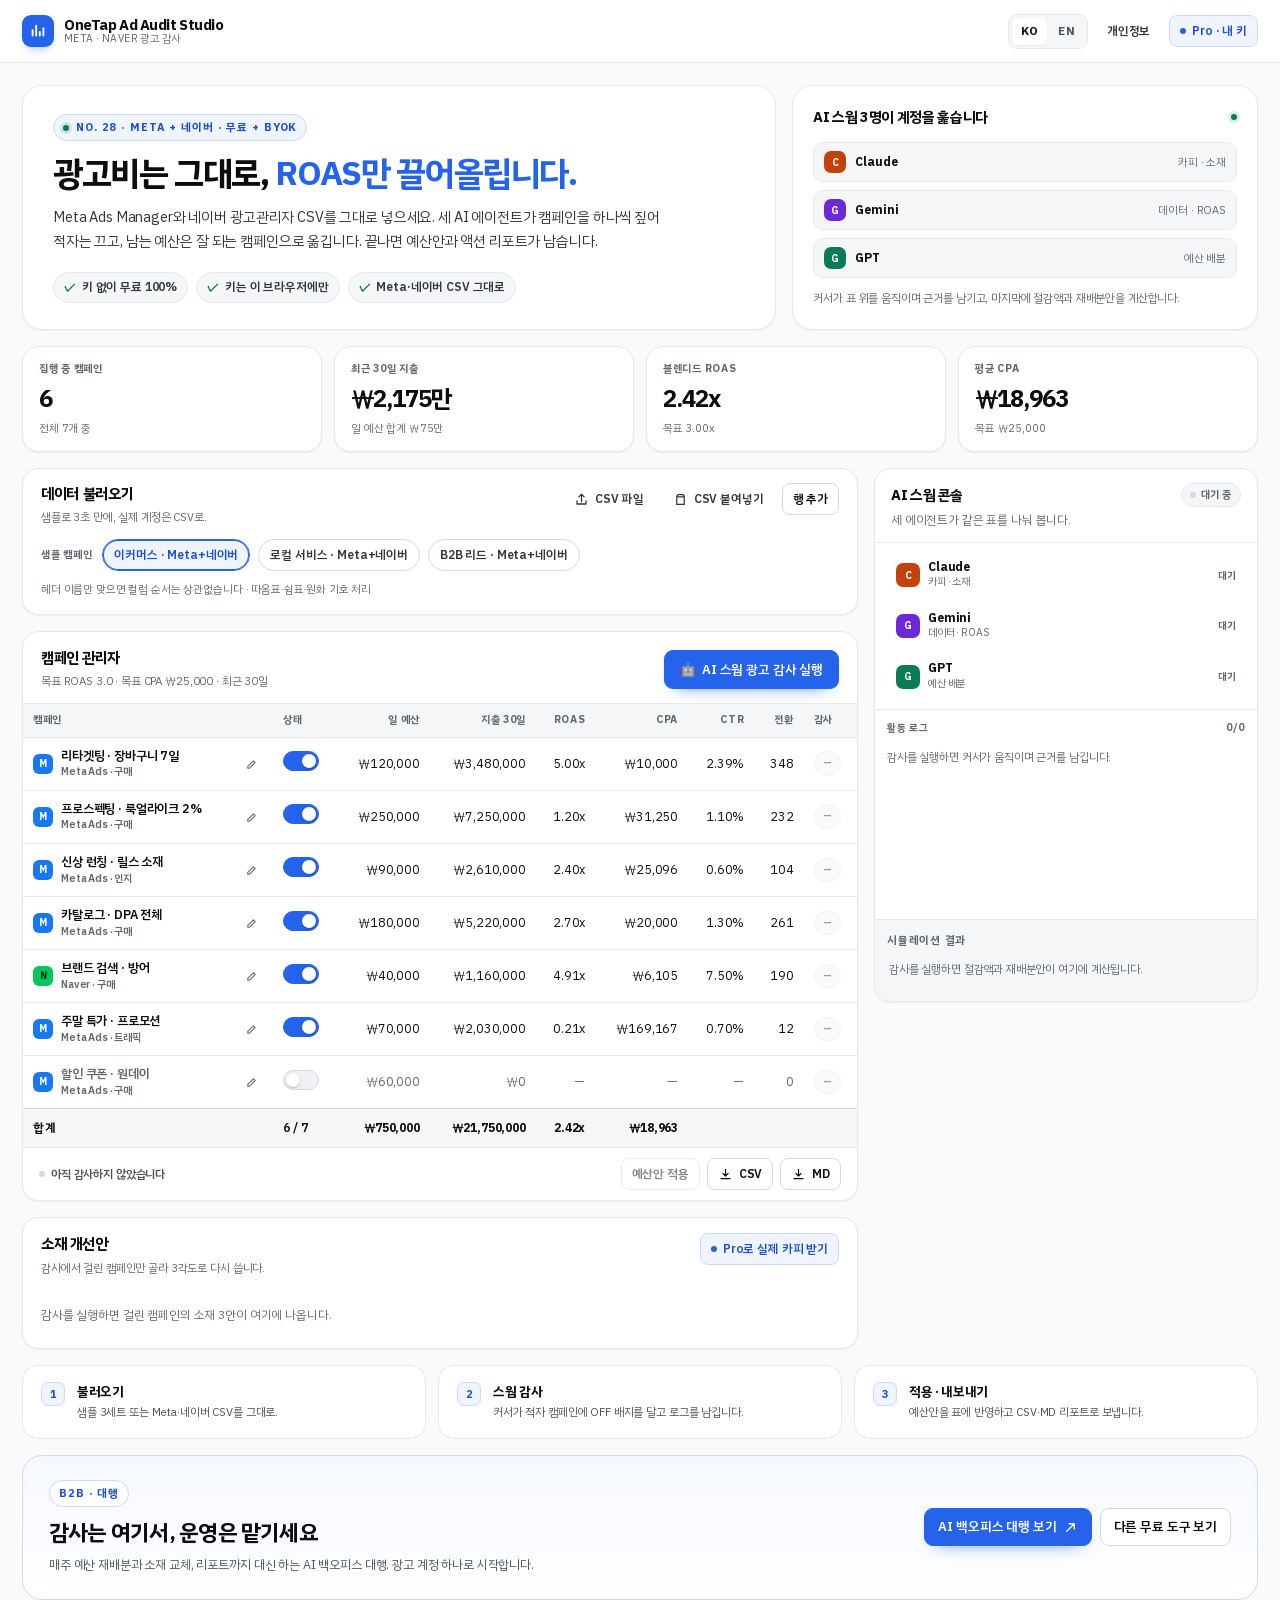
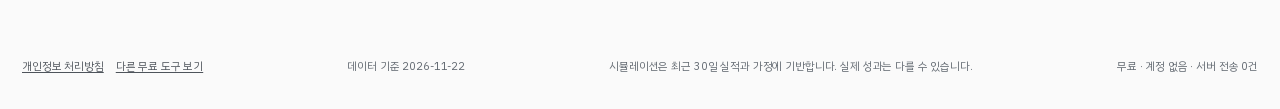
==== index.html @ 032b4a60 "feat: OneTap Ad Audit Studio — 3-agent ad audit & budget reallocation (static)" ====
<!DOCTYPE html>
<html lang="ko">
<head>
<meta charset="utf-8" />
<meta name="viewport" content="width=device-width, initial-scale=1, viewport-fit=cover" />
<title>OneTap Ad Audit Studio — 메타·네이버 광고 AI 감사 &amp; ROAS 최적화</title>
<meta name="description" content="Meta Ads·네이버 광고 캠페인을 붙여넣으면 3명의 AI 에이전트가 적자 캠페인에 OFF를 권하고, 고효율 캠페인으로 예산을 재배분합니다. 예상 절감액·추가 매출·ROAS 상승폭을 계산하고 CSV·MD로 내보내세요. 무료, 키 없이 100% 동작." />
<meta property="og:title" content="OneTap Ad Audit Studio — 광고비는 그대로, ROAS만 올린다" />
<meta property="og:description" content="Meta·네이버 광고 감사 3분. 스웜 커서가 캠페인을 짚고 OFF 배지와 예산 재배분안을 남깁니다." />
<meta property="og:type" content="website" />
<meta property="og:url" content="https://marcj81.github.io/onetap-ad-audit/" />
<meta name="theme-color" content="#FFFFFF" />
<meta name="color-scheme" content="light" />
<link rel="canonical" href="https://marcj81.github.io/onetap-ad-audit/" />
<link rel="icon" href="favicon.svg" type="image/svg+xml" />
<link rel="stylesheet" href="styles.css" />
</head>
<body>
<a class="skip-link" href="#main" data-i18n="skip">본문으로 바로가기</a>

<header class="topbar">
  <div class="topbar-inner">
    <a class="brand" href="#" aria-label="OneTap Ad Audit Studio">
      <span class="brand-mark" aria-hidden="true">
        <svg viewBox="0 0 20 20" width="18" height="18"><path d="M4 15V9M8 15V4M12 15v-4M16 15V7" stroke="currentColor" stroke-width="2.1" stroke-linecap="round"/></svg>
      </span>
      <span class="brand-text">
        <strong>OneTap Ad Audit Studio</strong>
        <small data-i18n="brand.tagline">Meta · Naver 광고 감사</small>
      </span>
    </a>
    <div class="top-actions">
      <div class="lang-switch" role="group" data-i18n-aria="nav.lang" aria-label="언어">
        <button type="button" class="lang-btn is-on" data-lang="ko" aria-pressed="true">KO</button>
        <button type="button" class="lang-btn" data-lang="en" aria-pressed="false">EN</button>
      </div>
      <a class="btn btn-ghost btn-sm privacy-link" href="privacy.html" data-i18n="nav.privacy">개인정보</a>
      <button type="button" class="btn btn-sm pro-btn" id="proBtn"><i class="pro-dot" aria-hidden="true"></i><span class="pro-long" data-i18n="nav.pro">Pro · 내 키</span><span class="pro-short" data-i18n="nav.proShort">Pro</span></button>
    </div>
  </div>
</header>

<main id="main" class="wrap" tabindex="-1">
  <!-- hero -->
  <section class="hero-grid" aria-labelledby="heroTitle">
    <div class="tile tile-hero">
      <span class="eyebrow"><i class="live-dot" aria-hidden="true"></i><span data-i18n="hero.eyebrow">No. 28 · Meta + 네이버 · 무료 + BYOK</span></span>
      <h1 id="heroTitle"><span data-i18n="hero.titleLead">광고비는 그대로,</span> <em data-i18n="hero.titleAccent">ROAS만 끌어올립니다.</em></h1>
      <p class="hero-lead" data-i18n="hero.lead">Meta Ads Manager와 네이버 광고관리자 CSV를 그대로 넣으세요. 세 AI 에이전트가 캠페인을 하나씩 짚어 적자는 끄고, 남는 예산은 잘 되는 캠페인으로 옮깁니다. 끝나면 예산안과 액션 리포트가 남습니다.</p>
      <div class="promise-row">
        <span class="promise"><b aria-hidden="true">✓</b><span data-i18n="hero.p1">키 없이 무료 100%</span></span>
        <span class="promise"><b aria-hidden="true">✓</b><span data-i18n="hero.p2">키는 이 브라우저에만</span></span>
        <span class="promise"><b aria-hidden="true">✓</b><span data-i18n="hero.p3">Meta·네이버 CSV 그대로</span></span>
      </div>
    </div>

    <div class="tile tile-swarm">
      <div class="tile-head">
        <h2 data-i18n="hero.sideTitle">AI 스웜 3명이 계정을 훑습니다</h2>
        <span class="live-dot" aria-hidden="true"></span>
      </div>
      <ul class="mini-agents">
        <li class="mini-agent"><span class="avatar" style="background:#C2410C" aria-hidden="true">C</span><strong>Claude</strong><span data-i18n="role.claude">카피 · 소재</span></li>
        <li class="mini-agent"><span class="avatar" style="background:#6D28D9" aria-hidden="true">G</span><strong>Gemini</strong><span data-i18n="role.gemini">데이터 · ROAS</span></li>
        <li class="mini-agent"><span class="avatar" style="background:#0B7A55" aria-hidden="true">G</span><strong>GPT</strong><span data-i18n="role.gpt">예산 배분</span></li>
      </ul>
      <p class="tile-note" data-i18n="hero.sideNote">커서가 표 위를 움직이며 근거를 남기고, 마지막에 절감액과 재배분안을 계산합니다.</p>
    </div>
  </section>

  <!-- KPI -->
  <section class="kpi-grid" aria-label="Key metrics">
    <div class="kpi">
      <div class="kpi-label" data-i18n="kpi.active">집행 중 캠페인</div>
      <div class="kpi-value" id="kpiActive">—</div>
      <div class="kpi-note" id="kpiActiveNote">—</div>
    </div>
    <div class="kpi">
      <div class="kpi-label" data-i18n="kpi.spend">최근 30일 지출</div>
      <div class="kpi-value" id="kpiSpend">—</div>
      <div class="kpi-note" id="kpiSpendNote">—</div>
    </div>
    <div class="kpi">
      <div class="kpi-label" data-i18n="kpi.roas">블렌디드 ROAS</div>
      <div class="kpi-value" id="kpiRoas">—</div>
      <div class="kpi-note" id="kpiRoasNote">—</div>
    </div>
    <div class="kpi">
      <div class="kpi-label" data-i18n="kpi.cpa">평균 CPA</div>
      <div class="kpi-value" id="kpiCpa">—</div>
      <div class="kpi-note" id="kpiCpaNote">—</div>
    </div>
  </section>

  <div class="studio-grid">
    <div class="studio-main">

      <!-- data source -->
      <section class="panel source-panel" aria-labelledby="sourceTitle">
        <div class="source-top">
          <div class="source-title">
            <h2 id="sourceTitle" data-i18n="source.title">데이터 불러오기</h2>
            <p data-i18n="source.sub">샘플로 3초 만에, 실제 계정은 CSV로.</p>
          </div>
          <div class="source-actions">
            <label class="btn btn-ghost btn-sm" for="csvFile">
              <svg class="ico" viewBox="0 0 20 20" aria-hidden="true"><path d="M10 13V3m0 0L6.5 6.5M10 3l3.5 3.5M4 12v4h12v-4" fill="none" stroke="currentColor" stroke-width="1.7" stroke-linecap="round" stroke-linejoin="round"/></svg>
              <span data-i18n="source.upload">CSV 파일</span>
            </label>
            <input id="csvFile" type="file" accept=".csv,.tsv,.txt,text/csv" class="sr-only" />
            <button type="button" class="btn btn-ghost btn-sm" id="pasteToggle" aria-expanded="false">
              <svg class="ico" viewBox="0 0 20 20" aria-hidden="true"><rect x="6" y="3.5" width="8" height="3" rx="1" fill="none" stroke="currentColor" stroke-width="1.6"/><path d="M6.5 5.5H5v11h10v-11h-1.5" fill="none" stroke="currentColor" stroke-width="1.6"/></svg>
              <span data-i18n="source.paste">CSV 붙여넣기</span>
            </button>
            <button type="button" class="btn btn-sm" id="addRowBtn" data-i18n="source.addRow">행 추가</button>
          </div>
        </div>
        <div class="sample-row">
          <span class="sample-label" data-i18n="source.sample">샘플 캠페인</span>
          <div class="sample-row" id="sampleBtns" style="margin-top:0"></div>
        </div>
        <div class="paste-box" id="pasteBox" hidden>
          <textarea id="csvText" data-i18n-placeholder="source.pastePlaceholder" aria-label="CSV text"></textarea>
          <div class="paste-foot">
            <button type="button" class="btn btn-primary btn-sm" id="parseBtn" data-i18n="source.parse">이 CSV로 바꾸기</button>
            <span class="hint" data-i18n="source.hint">헤더 이름만 맞으면 컬럼 순서는 상관없습니다</span>
          </div>
        </div>
        <p class="source-hint" id="sourceHint" data-i18n="source.hint">헤더 이름만 맞으면 컬럼 순서는 상관없습니다 · 따옴표·쉼표·원화 기호 처리</p>
      </section>

      <!-- ads manager -->
      <section class="panel table-panel" aria-labelledby="tableTitle">
        <div class="panel-head">
          <div>
            <h2 id="tableTitle" data-i18n="table.title">캠페인 관리자</h2>
            <p class="panel-sub" id="benchLine"></p>
          </div>
          <div class="table-actions">
            <button type="button" class="btn btn-primary run-btn" id="runBtn">
              <span aria-hidden="true">🤖</span>
              <span id="runLabel" data-i18n="toolbar.run">AI 스웜 광고 감사 실행</span>
            </button>
          </div>
        </div>

        <div class="table-wrap" id="tableWrap">
          <table class="ad-table" id="adTable">
            <thead>
              <tr>
                <th scope="col" data-i18n="table.colCampaign">캠페인</th>
                <th scope="col" data-i18n="table.colStatus">상태</th>
                <th scope="col" class="num" data-i18n="table.colBudget">일 예산</th>
                <th scope="col" class="num" data-i18n="table.colSpend">지출 30일</th>
                <th scope="col" class="num" data-i18n="table.colRoas">ROAS</th>
                <th scope="col" class="num" data-i18n="table.colCpa">CPA</th>
                <th scope="col" class="num col-ctr" data-i18n="table.colCtr">CTR</th>
                <th scope="col" class="num col-conv" data-i18n="table.colConv">전환</th>
                <th scope="col" data-i18n="table.colVerdict">감사</th>
              </tr>
            </thead>
            <tbody id="adBody"></tbody>
            <tfoot id="adFoot"></tfoot>
          </table>
          <div class="swarm-layer" id="swarmLayer" aria-hidden="true">
            <div class="cursor" data-agent="claude">
              <svg viewBox="0 0 18 20" width="17" height="19" aria-hidden="true"><path d="M2 1.6l13 7.4-5.8 1.3L6.6 17z" fill="#C2410C" stroke="#fff" stroke-width="1.3" stroke-linejoin="round"/></svg>
              <span class="cursor-label"><i aria-hidden="true"></i>Claude · <span data-i18n="role.claude">카피 · 소재</span></span>
            </div>
            <div class="cursor" data-agent="gemini">
              <svg viewBox="0 0 18 20" width="17" height="19" aria-hidden="true"><path d="M2 1.6l13 7.4-5.8 1.3L6.6 17z" fill="#6D28D9" stroke="#fff" stroke-width="1.3" stroke-linejoin="round"/></svg>
              <span class="cursor-label"><i aria-hidden="true"></i>Gemini · <span data-i18n="role.gemini">데이터 · ROAS</span></span>
            </div>
            <div class="cursor" data-agent="gpt">
              <svg viewBox="0 0 20 20" width="17" height="19" aria-hidden="true"><path d="M2 1.6l13 7.4-5.8 1.3L6.6 17z" fill="#0B7A55" stroke="#fff" stroke-width="1.3" stroke-linejoin="round"/></svg>
              <span class="cursor-label"><i aria-hidden="true"></i>GPT · <span data-i18n="role.gpt">예산 배분</span></span>
            </div>
          </div>
        </div>

        <div class="table-foot">
          <span class="state-chip" id="auditState"><i class="dot" aria-hidden="true"></i><span id="auditStateText" data-i18n="toolbar.idle">아직 감사하지 않았습니다</span></span>
          <div class="foot-actions">
            <button type="button" class="btn btn-sm" id="applyBtn" disabled data-i18n="toolbar.apply">예산안 적용</button>
            <button type="button" class="btn btn-sm" id="csvBtn">
              <svg class="ico" viewBox="0 0 20 20" aria-hidden="true"><path d="M10 3v9m0 0l-3.5-3.5M10 12l3.5-3.5M4 15.5h12" fill="none" stroke="currentColor" stroke-width="1.6" stroke-linecap="round" stroke-linejoin="round"/></svg>
              <span>CSV</span>
            </button>
            <button type="button" class="btn btn-sm" id="mdBtn">
              <svg class="ico" viewBox="0 0 20 20" aria-hidden="true"><path d="M10 3v9m0 0l-3.5-3.5M10 12l3.5-3.5M4 15.5h12" fill="none" stroke="currentColor" stroke-width="1.6" stroke-linecap="round" stroke-linejoin="round"/></svg>
              <span>MD</span>
            </button>
          </div>
        </div>
      </section>

      <!-- copy -->
      <section class="panel copy-panel" aria-labelledby="copyTitle">
        <div class="panel-head">
          <div>
            <h2 id="copyTitle" data-i18n="copy.title">소재 개선안</h2>
            <p class="panel-sub" data-i18n="copy.sub">감사에서 걸린 캠페인만 골라 3각도로 다시 씁니다.</p>
          </div>
          <button type="button" class="btn btn-sm pro-btn" id="copyProBtn"><i class="pro-dot" aria-hidden="true"></i><span data-i18n="copy.pro">Pro로 실제 카피 받기</span></button>
        </div>
        <div class="copy-tabs" id="copyTabs"></div>
        <div class="copy-body" id="copyBody"></div>
      </section>
    </div>

    <!-- swarm console -->
    <aside class="studio-side">
      <section class="panel swarm-panel" aria-labelledby="swarmTitle">
        <div class="swarm-head">
          <div class="swarm-head-top">
            <h2 id="swarmTitle" data-i18n="swarm.title">AI 스웜 콘솔</h2>
            <span class="swarm-status" id="swarmStatus"><i class="dot" aria-hidden="true"></i><span id="swarmStatusText" data-i18n="swarm.idle">대기 중</span></span>
          </div>
          <p class="tile-sub" data-i18n="swarm.sub">세 에이전트가 같은 표를 나눠 봅니다.</p>
        </div>
        <ul class="agent-list" id="agentList">
          <li class="agent" data-agent="claude">
            <span class="avatar" style="background:#C2410C" aria-hidden="true">C</span>
            <span class="agent-meta"><strong>Claude</strong><span data-i18n="role.claude">카피 · 소재</span></span>
            <span class="agent-state" data-i18n="agent.idle">대기</span>
          </li>
          <li class="agent" data-agent="gemini">
            <span class="avatar" style="background:#6D28D9" aria-hidden="true">G</span>
            <span class="agent-meta"><strong>Gemini</strong><span data-i18n="role.gemini">데이터 · ROAS</span></span>
            <span class="agent-state" data-i18n="agent.idle">대기</span>
          </li>
          <li class="agent" data-agent="gpt">
            <span class="avatar" style="background:#0B7A55" aria-hidden="true">G</span>
            <span class="agent-meta"><strong>GPT</strong><span data-i18n="role.gpt">예산 배분</span></span>
            <span class="agent-state" data-i18n="agent.idle">대기</span>
          </li>
        </ul>
        <div class="log-box">
          <div class="log-head">
            <span data-i18n="swarm.log">활동 로그</span>
            <span id="logCount">0/0</span>
          </div>
          <ul class="log" id="swarmLog" aria-live="polite">
            <li class="log-empty" data-i18n="swarm.logEmpty">감사를 실행하면 커서가 움직이며 근거를 남깁니다.</li>
          </ul>
        </div>
        <div class="result-box" id="resultBox">
          <div class="result-head"><h3 data-i18n="result.title">시뮬레이션 결과</h3></div>
          <p class="result-empty" data-i18n="result.none">감사를 실행하면 절감액과 재배분안이 여기에 계산됩니다.</p>
        </div>
      </section>
    </aside>
  </div>

  <!-- how -->
  <section class="how-strip" aria-label="How it works">
    <div class="how"><span class="how-n" aria-hidden="true">1</span><div><h3 data-i18n="how.s1t">불러오기</h3><p data-i18n="how.s1b">샘플 3세트 또는 Meta·네이버 CSV를 그대로.</p></div></div>
    <div class="how"><span class="how-n" aria-hidden="true">2</span><div><h3 data-i18n="how.s2t">스웜 감사</h3><p data-i18n="how.s2b">커서가 적자 캠페인에 OFF 배지를 달고 로그를 남깁니다.</p></div></div>
    <div class="how"><span class="how-n" aria-hidden="true">3</span><div><h3 data-i18n="how.s3t">적용 · 내보내기</h3><p data-i18n="how.s3b">예산안을 표에 반영하고 CSV·MD 리포트로 보냅니다.</p></div></div>
  </section>

  <!-- B2B CTA -->
  <section class="cta-band" aria-labelledby="ctaTitle">
    <div>
      <span class="eyebrow" data-i18n="cta.eyebrow">B2B · 대행</span>
      <h2 id="ctaTitle" data-i18n="cta.title">감사는 여기서, 운영은 맡기세요</h2>
      <p data-i18n="cta.body">매주 예산 재배분과 소재 교체, 리포트까지 대신 하는 AI 백오피스 대행. 광고 계정 하나로 시작합니다.</p>
    </div>
    <div class="cta-actions">
      <a class="btn btn-primary" href="https://marcj81.github.io/ai-backoffice-offer/" target="_blank" rel="noopener">
        <span data-i18n="cta.button">AI 백오피스 대행 보기</span>
        <svg class="ico" viewBox="0 0 20 20" aria-hidden="true"><path d="M5 15L15 5M15 5H8m7 0v7" fill="none" stroke="currentColor" stroke-width="1.8" stroke-linecap="round" stroke-linejoin="round"/></svg>
      </a>
      <a class="btn" href="https://marcj81.github.io/portal-hub/" target="_blank" rel="noopener" data-i18n="cta.secondary">다른 무료 도구 보기</a>
    </div>
  </section>
</main>

<footer>
  <div class="foot-links">
    <a href="privacy.html" data-i18n="foot.privacy">개인정보 처리방침</a>
    <a href="https://marcj81.github.io/ai-backoffice-offer/" target="_blank" rel="noopener" data-i18n="cta.secondary">다른 무료 도구 보기</a>
  </div>
  <span id="footUpdated" data-i18n="foot.updated">데이터 기준 2026-11-22</span>
  <span data-i18n="foot.disclaimer">시뮬레이션은 최근 30일 실적과 가정에 기반합니다. 실제 성과는 다를 수 있습니다.</span>
  <span data-i18n="foot.made">무료 · 계정 없음 · 서버 전송 0건</span>
</footer>

<!-- row editor -->
<div class="modal" id="rowModal" hidden>
  <div class="modal-back" data-close="row"></div>
  <div class="modal-card" role="dialog" aria-modal="true" aria-labelledby="rowModalTitle">
    <div class="modal-head">
      <h2 id="rowModalTitle" data-i18n="dlg.addTitle">캠페인 추가</h2>
      <button type="button" class="modal-close" data-close="row" data-i18n-aria="dlg.close" aria-label="닫기">×</button>
    </div>
    <div class="form-grid">
      <div class="field full">
        <label for="fName" data-i18n="dlg.name">캠페인 이름</label>
        <input id="fName" type="text" data-i18n-placeholder="dlg.namePlaceholder" placeholder="예) 리타겟팅 · 장바구니 7일" autocomplete="off" />
      </div>
      <div class="field">
        <label for="fPlatform" data-i18n="dlg.platform">매체</label>
        <select id="fPlatform">
          <option value="meta">Meta Ads</option>
          <option value="naver">Naver</option>
        </select>
      </div>
      <div class="field">
        <label for="fObjective" data-i18n="dlg.objective">목표</label>
        <select id="fObjective">
          <option value="sales" data-i18n="obj.sales">구매</option>
          <option value="lead" data-i18n="obj.lead">리드</option>
          <option value="traffic" data-i18n="obj.traffic">트래픽</option>
          <option value="awareness" data-i18n="obj.awareness">인지</option>
        </select>
      </div>
      <div class="field">
        <label for="fStatus" data-i18n="dlg.status">상태</label>
        <select id="fStatus">
          <option value="on" data-i18n="table.on">ON</option>
          <option value="off" data-i18n="table.off">OFF</option>
        </select>
      </div>
      <div class="field">
        <label for="fBudget" data-i18n="dlg.budget">일 예산</label>
        <input id="fBudget" type="text" inputmode="decimal" autocomplete="off" />
      </div>
      <div class="field">
        <label for="fSpend" data-i18n="dlg.spend">지출(30일)</label>
        <input id="fSpend" type="text" inputmode="decimal" autocomplete="off" />
      </div>
      <div class="field">
        <label for="fImp" data-i18n="dlg.imp">노출</label>
        <input id="fImp" type="text" inputmode="decimal" autocomplete="off" />
      </div>
      <div class="field">
        <label for="fClicks" data-i18n="dlg.clicks">클릭</label>
        <input id="fClicks" type="text" inputmode="decimal" autocomplete="off" />
      </div>
      <div class="field">
        <label for="fConv" data-i18n="dlg.conv">전환</label>
        <input id="fConv" type="text" inputmode="decimal" autocomplete="off" />
      </div>
      <div class="field">
        <label for="fRevenue" data-i18n="dlg.revenue">전환 매출</label>
        <input id="fRevenue" type="text" inputmode="decimal" autocomplete="off" />
      </div>
      <div class="field">
        <label for="fFreq" data-i18n="dlg.freq">빈도</label>
        <input id="fFreq" type="text" inputmode="decimal" autocomplete="off" />
      </div>
    </div>
    <div class="modal-actions">
      <button type="button" class="btn btn-danger" id="deleteRowBtn" hidden data-i18n="dlg.delete">삭제</button>
      <div class="right">
        <button type="button" class="btn" data-close="row" data-i18n="dlg.cancel">취소</button>
        <button type="button" class="btn btn-primary" id="saveRowBtn" data-i18n="dlg.save">저장</button>
      </div>
    </div>
  </div>
</div>

<!-- pro -->
<div class="modal" id="proModal" hidden>
  <div class="modal-back" data-close="pro"></div>
  <div class="modal-card wide" role="dialog" aria-modal="true" aria-labelledby="proTitle">
    <div class="modal-head">
      <h2 id="proTitle" data-i18n="pro.title">Pro · 내 AI 키로 실행</h2>
      <button type="button" class="modal-close" data-close="pro" data-i18n-aria="dlg.close" aria-label="닫기">×</button>
    </div>
    <p class="modal-sub" data-i18n="pro.sub">OpenAI·Gemini·Claude 키를 넣으면 실제 모델이 캠페인 데이터를 읽고 카피 3안과 타겟 조정안을 씁니다. 키는 이 브라우저 localStorage에만 저장되고, 고른 제공자 외에는 어디로도 가지 않습니다.</p>
    <div class="key-row">
      <label for="key-openai">OpenAI</label>
      <input id="key-openai" type="password" data-key="openai" data-i18n-placeholder="pro.keyPlaceholder" placeholder="sk-…" autocomplete="off" spellcheck="false" />
      <span class="key-state" data-key-state="openai">—</span>
    </div>
    <div class="key-row">
      <label for="key-gemini">Gemini</label>
      <input id="key-gemini" type="password" data-key="gemini" data-i18n-placeholder="pro.keyPlaceholder" placeholder="AIza…" autocomplete="off" spellcheck="false" />
      <span class="key-state" data-key-state="gemini">—</span>
    </div>
    <div class="key-row">
      <label for="key-claude">Claude</label>
      <input id="key-claude" type="password" data-key="claude" data-i18n-placeholder="pro.keyPlaceholder" placeholder="sk-ant-…" autocomplete="off" spellcheck="false" />
      <span class="key-state" data-key-state="claude">—</span>
    </div>
    <div class="modal-actions" style="margin-top:8px">
      <span class="copy-note" data-i18n="pro.free">키 없이도 무료 규칙 엔진으로 100% 동작합니다.</span>
      <div class="right">
        <button type="button" class="btn btn-sm" id="proClear" data-i18n="pro.clear">삭제</button>
        <button type="button" class="btn btn-primary btn-sm" id="proSave" data-i18n="pro.save">키 저장</button>
      </div>
    </div>
    <div class="key-row" style="margin-top:14px">
      <label for="proProvider" data-i18n="pro.provider">제공자</label>
      <select id="proProvider">
        <option value="openai">OpenAI</option>
        <option value="gemini">Gemini</option>
        <option value="claude">Claude</option>
      </select>
      <button type="button" class="btn btn-primary btn-sm" id="proGenerate" data-i18n="pro.generate">카피 3안 생성</button>
    </div>
    <div class="pro-result" id="proResult" hidden></div>
    <p class="copy-note" style="margin-top:10px" data-i18n="pro.note">브라우저에서 제공자 API로 직접 호출합니다. 키는 서버로 가지 않습니다.</p>
  </div>
</div>

<div id="toastRoot" aria-live="polite"></div>

<script src="data.js"></script>
<script src="i18n.js"></script>
<script src="core.js"></script>
<script src="engines/ai-bridge.js"></script>
<script src="app.js"></script>
</body>
</html>
---- styles.css ----
/* ============================================================
   OneTap Ad Audit Studio · styles.css
   디자인: A — 화이트 벤토 + 코발트 #2563EB 단일 액센트
   순백 #FFFFFF 작업대 · 배경 #FAFAFA · 1px #E7E8EA · 16px 타일
   본문 대비 4.5:1 이상 · 가로 넘침 0 · 빌드 없음
   ============================================================ */

@font-face {
  font-family: 'PlexKR';
  src: url('assets/fonts/plexkr-Regular.woff2') format('woff2');
  font-weight: 400; font-style: normal; font-display: swap;
}
@font-face {
  font-family: 'PlexKR';
  src: url('assets/fonts/plexkr-SemiBold.woff2') format('woff2');
  font-weight: 500 600; font-style: normal; font-display: swap;
}
@font-face {
  font-family: 'PlexKR';
  src: url('assets/fonts/plexkr-Bold.woff2') format('woff2');
  font-weight: 700 900; font-style: normal; font-display: swap;
}

:root {
  --font: 'PlexKR', -apple-system, BlinkMacSystemFont, 'Segoe UI', 'Apple SD Gothic Neo', 'Malgun Gothic', sans-serif;
  --mono: ui-monospace, SFMono-Regular, Menlo, Consolas, monospace;

  --bg: #FAFAFA;
  --surface: #FFFFFF;
  --surface-2: #F5F6F8;
  --surface-3: #EEF0F3;
  --line: #E7E8EA;
  --line-strong: #D6D9DE;

  --ink: #0C0D0F;
  --ink-2: #33383E;
  --ink-3: #4E545B;
  --ink-4: #616870;

  --brand: #2563EB;
  --brand-2: #1D4ED8;
  --brand-soft: #EFF4FF;
  --brand-line: #C9DAFF;

  --ok: #0B7A55;
  --ok-soft: #EAF7F1;
  --warn: #A9550A;
  --warn-soft: #FDF3E6;
  --danger: #B4211C;
  --danger-soft: #FDEDEC;
  --claude: #C2410C;
  --gemini: #6D28D9;
  --gpt: #0B7A55;

  --shadow-1: 0 1px 2px rgba(12, 13, 15, .05);
  --shadow-2: 0 18px 40px -28px rgba(12, 13, 15, .35);
  --shadow-3: 0 30px 80px -34px rgba(12, 13, 15, .40);

  --r-sm: 8px;
  --r-md: 12px;
  --r-lg: 16px;
  --r-xl: 20px;
  --maxw: 1400px;
  --topbar-h: 62px;
}

* { box-sizing: border-box; }
[hidden] { display: none !important; }
html { -webkit-text-size-adjust: 100%; scroll-padding-top: 78px; }
body {
  margin: 0;
  word-break: keep-all;
  overflow-wrap: break-word;
  font-family: var(--font);
  background: var(--bg);
  color: var(--ink);
  font-size: 14px;
  line-height: 1.55;
  letter-spacing: -0.01em;
  -webkit-font-smoothing: antialiased;
  text-rendering: optimizeLegibility;
}
h1, h2, h3, h4 { margin: 0; font-weight: 700; letter-spacing: -0.025em; }
p { margin: 0; }
a { color: inherit; text-decoration: none; }
button, input, select, textarea { font-family: inherit; letter-spacing: inherit; font-size: inherit; }
button { cursor: pointer; }
::selection { background: rgba(37, 99, 235, .18); }

.sr-only {
  position: absolute; width: 1px; height: 1px; padding: 0; margin: -1px;
  overflow: hidden; clip: rect(0 0 0 0); white-space: nowrap; border: 0;
}
.skip-link {
  position: fixed; left: 12px; top: -80px; z-index: 300;
  background: var(--ink); color: #fff; padding: 10px 14px; border-radius: 8px;
}
.skip-link:focus { top: 12px; }
:focus-visible { outline: 3px solid rgba(37, 99, 235, .35); outline-offset: 2px; border-radius: 6px; }

/* ── topbar ─────────────────────────────────────────────── */
.topbar {
  position: sticky; top: 0; z-index: 100;
  background: rgba(255, 255, 255, .92);
  backdrop-filter: saturate(180%) blur(14px);
  border-bottom: 1px solid var(--line);
}
.topbar-inner {
  max-width: var(--maxw); margin: 0 auto; height: var(--topbar-h);
  padding: 0 22px; display: flex; align-items: center; gap: 14px;
}
.brand { display: flex; align-items: center; gap: 10px; min-width: 0; }
.brand-mark {
  width: 32px; height: 32px; border-radius: 9px; flex: none;
  background: var(--brand); color: #fff;
  display: grid; place-items: center;
  box-shadow: 0 6px 14px -8px rgba(37, 99, 235, .8);
}
.brand-text { display: flex; flex-direction: column; line-height: 1.15; min-width: 0; }
.brand-text strong { font-size: 14.5px; font-weight: 700; letter-spacing: -0.03em; white-space: nowrap; }
.brand-text small { font-size: 10.5px; color: var(--ink-4); letter-spacing: .04em; text-transform: uppercase; white-space: nowrap; }
.top-actions { margin-left: auto; display: flex; align-items: center; gap: 8px; }

.lang-switch {
  display: inline-flex; padding: 3px; border: 1px solid var(--line);
  background: var(--surface-2); border-radius: 9px; gap: 2px;
}
.lang-btn {
  border: 0; background: transparent; color: var(--ink-3);
  font-size: 11.5px; font-weight: 700; padding: 5px 9px; border-radius: 6px;
  letter-spacing: .02em;
}
.lang-btn.is-on { background: var(--surface); color: var(--ink); box-shadow: var(--shadow-1); }

.btn {
  display: inline-flex; align-items: center; justify-content: center; gap: 6px;
  border: 1px solid var(--line-strong); background: var(--surface); color: var(--ink);
  font-weight: 600; font-size: 13px; padding: 8px 13px; border-radius: 9px;
  white-space: nowrap; transition: background .14s, border-color .14s, transform .1s;
}
.btn:hover { background: var(--surface-2); }
.btn:active { transform: translateY(1px); }
.btn-primary { background: var(--brand); border-color: var(--brand); color: #fff; box-shadow: 0 8px 18px -12px rgba(37, 99, 235, .9); }
.btn-primary:hover { background: var(--brand-2); border-color: var(--brand-2); }
.btn-ghost { border-color: transparent; background: transparent; color: var(--ink-2); }
.btn-ghost:hover { background: var(--surface-2); }
.btn-sm { font-size: 12px; padding: 6px 10px; border-radius: 8px; }
.btn[disabled] { opacity: .5; cursor: not-allowed; box-shadow: none; }
.btn .ico { width: 15px; height: 15px; flex: none; }
.pro-btn { border-color: var(--brand-line); background: var(--brand-soft); color: var(--brand-2); }
.pro-short { display: none; }
.pro-btn:hover { background: #E3ECFF; }
.pro-dot { width: 6px; height: 6px; border-radius: 50%; background: var(--brand); }

/* ── layout ─────────────────────────────────────────────── */
.wrap { max-width: var(--maxw); margin: 0 auto; padding: 22px 22px 40px; }
.hero-grid { display: grid; grid-template-columns: minmax(0, 1.62fr) minmax(0, 1fr); gap: 16px; }
.tile {
  background: var(--surface); border: 1px solid var(--line); border-radius: var(--r-xl);
  padding: 24px; box-shadow: var(--shadow-1); position: relative; overflow: hidden;
}
.tile-hero { padding: 28px 30px 26px; }
.eyebrow {
  display: inline-flex; align-items: center; gap: 7px;
  font-size: 11px; font-weight: 700; letter-spacing: .08em; text-transform: uppercase;
  color: var(--brand-2); background: var(--brand-soft); border: 1px solid var(--brand-line);
  padding: 4px 9px; border-radius: 999px;
}
.live-dot { width: 6px; height: 6px; border-radius: 50%; background: var(--ok); box-shadow: 0 0 0 3px rgba(11, 122, 85, .14); }
.tile-hero h1 { margin-top: 13px; font-size: 34px; line-height: 1.18; letter-spacing: -0.04em; font-weight: 800; }
.tile-hero h1 em { font-style: normal; color: var(--brand); }
.hero-lead { margin-top: 12px; max-width: 640px; font-size: 14.5px; line-height: 1.65; color: var(--ink-2); }
.promise-row { margin-top: 18px; display: flex; flex-wrap: wrap; gap: 8px; }
.promise {
  display: inline-flex; align-items: center; gap: 6px;
  font-size: 12px; font-weight: 600; color: var(--ink-2);
  background: var(--surface-2); border: 1px solid var(--line);
  padding: 5px 10px; border-radius: 999px;
}
.promise b { color: var(--ok); font-weight: 800; }

.tile-swarm { display: flex; flex-direction: column; padding: 20px; }
.tile-head { display: flex; align-items: center; justify-content: space-between; gap: 8px; }
.tile-head h2 { font-size: 14.5px; }
.tile-sub { margin-top: 4px; font-size: 12px; color: var(--ink-4); }
.mini-agents { list-style: none; margin: 14px 0 0; padding: 0; display: grid; gap: 8px; }
.mini-agent {
  display: flex; align-items: center; gap: 9px;
  background: var(--surface-2); border: 1px solid var(--line); border-radius: 10px;
  padding: 8px 10px; font-size: 12px;
}
.mini-agent .avatar { width: 22px; height: 22px; border-radius: 7px; color: #fff; display: grid; place-items: center; font-size: 10px; font-weight: 800; flex: none; }
.mini-agent strong { font-weight: 700; }
.mini-agent span:last-child { color: var(--ink-4); margin-left: auto; font-size: 11px; }
.tile-note { margin-top: 12px; font-size: 11.5px; color: var(--ink-4); line-height: 1.5; }

.kpi-grid { margin-top: 16px; display: grid; grid-template-columns: repeat(4, minmax(0, 1fr)); gap: 12px; }
.kpi {
  background: var(--surface); border: 1px solid var(--line); border-radius: var(--r-lg);
  padding: 14px 16px; box-shadow: var(--shadow-1); min-width: 0;
}
.kpi-label { font-size: 10.5px; font-weight: 700; letter-spacing: .07em; text-transform: uppercase; color: var(--ink-4); }
.kpi-value { margin-top: 4px; font-size: 24px; font-weight: 800; letter-spacing: -0.04em; font-variant-numeric: tabular-nums; white-space: nowrap; }
.kpi-note { margin-top: 2px; font-size: 11px; color: var(--ink-4); white-space: nowrap; overflow: hidden; text-overflow: ellipsis; }
.kpi-good { color: var(--ok); }

.studio-grid { margin-top: 16px; display: grid; grid-template-columns: minmax(0, 1fr) 384px; gap: 16px; align-items: start; }
.studio-main { display: grid; gap: 16px; min-width: 0; }
.studio-side { position: sticky; top: calc(var(--topbar-h) + 14px); display: grid; gap: 16px; min-width: 0; }

.panel {
  background: var(--surface); border: 1px solid var(--line); border-radius: var(--r-lg);
  box-shadow: var(--shadow-1); min-width: 0;
}
.panel-head { padding: 15px 18px 12px; display: flex; align-items: flex-start; justify-content: space-between; gap: 14px; flex-wrap: wrap; }
.panel-head h2 { font-size: 15px; letter-spacing: -0.03em; }
.panel-sub { margin-top: 3px; font-size: 11.5px; color: var(--ink-4); }
.panel-body { padding: 0 18px 16px; }

/* ── source panel ───────────────────────────────────────── */
.source-panel { padding: 14px 18px 16px; }
.source-top { display: flex; align-items: flex-start; justify-content: space-between; gap: 12px; flex-wrap: wrap; }
.source-title h2 { font-size: 15px; }
.source-title p { margin-top: 3px; font-size: 11.5px; color: var(--ink-4); }
.source-actions { display: flex; align-items: center; gap: 7px; flex-wrap: wrap; }
.sample-row { margin-top: 12px; display: flex; gap: 8px; flex-wrap: wrap; align-items: center; }
.sample-label { font-size: 10.5px; font-weight: 700; letter-spacing: .07em; text-transform: uppercase; color: var(--ink-4); margin-right: 2px; }
.sample-btn {
  display: inline-flex; align-items: center; gap: 7px;
  border: 1px solid var(--line-strong); background: var(--surface); color: var(--ink-2);
  border-radius: 999px; padding: 6px 11px; font-size: 12px; font-weight: 600;
}
.sample-btn:hover { border-color: var(--brand-line); background: var(--brand-soft); color: var(--brand-2); }
.sample-btn.is-on { border-color: var(--brand); background: var(--brand-soft); color: var(--brand-2); box-shadow: inset 0 0 0 1px var(--brand); }
.sample-btn .n { font-size: 10px; font-weight: 800; color: #fff; background: var(--brand); border-radius: 999px; padding: 1px 6px; }
.source-hint { margin-top: 10px; font-size: 11px; color: var(--ink-4); }
.paste-box { margin-top: 12px; display: grid; gap: 8px; }
.paste-box textarea {
  width: 100%; min-height: 120px; resize: vertical;
  border: 1px solid var(--line-strong); border-radius: 10px; padding: 10px 12px;
  font-family: var(--mono); font-size: 12px; line-height: 1.6; color: var(--ink);
  background: var(--surface-2);
}
.paste-box textarea:focus { background: #fff; }
.paste-foot { display: flex; align-items: center; gap: 8px; flex-wrap: wrap; }
.paste-foot .hint { font-size: 11px; color: var(--ink-4); }

/* ── ads manager table ──────────────────────────────────── */
.table-panel .panel-head { align-items: center; }
.table-actions { display: flex; align-items: center; gap: 8px; flex-wrap: wrap; }
.run-btn { font-size: 13px; padding: 9px 15px; }
.run-btn.is-busy { background: var(--ink); border-color: var(--ink); }
.table-wrap { position: relative; border-top: 1px solid var(--line); }
.ad-table { width: 100%; border-collapse: separate; border-spacing: 0; font-size: 12.5px; }
.ad-table th {
  text-align: left; font-size: 10.5px; font-weight: 700; letter-spacing: .06em;
  text-transform: uppercase; color: var(--ink-4);
  background: var(--surface-2); padding: 8px 10px; border-bottom: 1px solid var(--line);
  white-space: nowrap;
}
.ad-table td { padding: 10px; border-bottom: 1px solid var(--line); vertical-align: middle; }
.ad-table tbody tr:last-child td { border-bottom: 0; }
.ad-table tbody tr { transition: background .18s, box-shadow .18s; }
.ad-table tbody tr:hover { background: #F8FAFF; }
.ad-table .num { text-align: right; font-variant-numeric: tabular-nums; white-space: nowrap; }
.ad-table th.num { text-align: right; }
.cell-name { min-width: 190px; }
.camp-name { display: flex; align-items: center; gap: 8px; }
.pf-chip {
  width: 20px; height: 20px; border-radius: 6px; flex: none;
  display: grid; place-items: center; font-size: 10px; font-weight: 800; color: #fff;
}
.pf-meta { background: #1877F2; }
.pf-naver { background: #03C75A; color: #05301A; }
.camp-title { font-weight: 600; color: var(--ink); line-height: 1.35; }
.camp-sub { display: block; font-size: 10.5px; color: var(--ink-4); font-weight: 500; margin-top: 1px; }
.cell-name .edit-btn {
  margin-left: auto; border: 0; background: transparent; color: var(--ink-4);
  width: 24px; height: 24px; border-radius: 6px; display: grid; place-items: center;
}
.cell-name .edit-btn:hover { background: var(--surface-3); color: var(--ink); }

.switch {
  width: 36px; height: 20px; border-radius: 999px; border: 1px solid var(--line-strong);
  background: var(--surface-3); position: relative; padding: 0; flex: none;
  transition: background .16s, border-color .16s;
}
.switch::after {
  content: ''; position: absolute; top: 2px; left: 2px; width: 14px; height: 14px;
  border-radius: 50%; background: #fff; box-shadow: 0 1px 2px rgba(0, 0, 0, .25);
  transition: transform .16s;
}
.switch[aria-checked="true"] { background: var(--brand); border-color: var(--brand); }
.switch[aria-checked="true"]::after { transform: translateX(16px); }
tr.row-off .camp-title { color: var(--ink-4); }
tr.row-off .num, tr.row-off .cell-budget { color: var(--ink-4); }

.badge {
  display: inline-flex; align-items: center; gap: 5px;
  font-size: 10.5px; font-weight: 700; letter-spacing: -0.01em;
  padding: 3px 8px; border-radius: 999px; white-space: nowrap;
  border: 1px solid var(--line); background: var(--surface-2); color: var(--ink-3);
}
.badge .dot { width: 5px; height: 5px; border-radius: 50%; background: currentColor; }
.b-pause { background: var(--danger-soft); color: var(--danger); border-color: #F6C9C6; }
.b-creative { background: var(--warn-soft); color: var(--warn); border-color: #F0D6B4; }
.b-cut { background: var(--warn-soft); color: var(--warn); border-color: #F0D6B4; }
.b-scale { background: var(--ok-soft); color: var(--ok); border-color: #C5E7D8; }
.b-watch { background: #F2F6FF; color: #1E40AF; border-color: #D3E0FF; }
.b-keep { background: var(--surface-2); color: var(--ink-3); }
.b-paused { background: var(--surface-3); color: var(--ink-4); }
.b-none { opacity: .55; }
tr.is-flagged { background: #FBFDFF; }
tr.is-flagged td:first-child { box-shadow: inset 3px 0 0 var(--flag, var(--brand)); }

.ad-table tfoot td {
  background: var(--surface-2); border-top: 1px solid var(--line-strong); border-bottom: 0;
  font-weight: 700; font-size: 12px; color: var(--ink);
}
.tfoot-label { color: var(--ink-4); font-size: 10.5px; letter-spacing: .06em; text-transform: uppercase; }

.table-foot {
  display: flex; align-items: center; justify-content: space-between; gap: 10px; flex-wrap: wrap;
  padding: 10px 16px; border-top: 1px solid var(--line); background: #fff;
  border-radius: 0 0 var(--r-lg) var(--r-lg);
}
.state-chip {
  display: inline-flex; align-items: center; gap: 6px;
  font-size: 11.5px; color: var(--ink-3); font-weight: 600;
}
.state-chip .dot { width: 6px; height: 6px; border-radius: 50%; background: var(--line-strong); }
.state-chip.is-done { color: var(--ok); }
.state-chip.is-done .dot { background: var(--ok); }
.state-chip.is-stale { color: var(--warn); }
.state-chip.is-stale .dot { background: var(--warn); }
.foot-actions { display: flex; align-items: center; gap: 7px; flex-wrap: wrap; }

/* ── swarm cursors ─────────────────────────────────────── */
.swarm-layer { position: absolute; inset: 0; pointer-events: none; overflow: hidden; z-index: 4; }
.cursor {
  position: absolute; left: 0; top: 0; display: flex; align-items: flex-start; gap: 3px;
  opacity: 0; transform: translate3d(0, 0, 0);
  transition: transform .38s cubic-bezier(.34, .9, .3, 1), opacity .25s;
  will-change: transform; z-index: 5;
}
.cursor.is-live { opacity: 1; }
.cursor svg { flex: none; filter: drop-shadow(0 2px 3px rgba(12, 13, 15, .28)); }
.cursor-label {
  margin-top: 12px; display: inline-flex; align-items: center; gap: 4px;
  background: var(--ink); color: #fff; font-size: 9.5px; font-weight: 700;
  padding: 3px 6px; border-radius: 6px; white-space: nowrap;
  box-shadow: 0 6px 14px -8px rgba(0, 0, 0, .6);
}
.cursor-label i { width: 5px; height: 5px; border-radius: 50%; background: var(--c); }
.cursor[data-agent="claude"] { --c: #FB923C; }
.cursor[data-agent="gemini"] { --c: #A78BFA; }
.cursor[data-agent="gpt"] { --c: #34D399; }

/* ── swarm console ─────────────────────────────────────── */
.swarm-panel { padding: 0; overflow: hidden; }
.swarm-head { padding: 14px 16px 12px; border-bottom: 1px solid var(--line); }
.swarm-head-top { display: flex; align-items: center; justify-content: space-between; gap: 8px; }
.swarm-head h2 { font-size: 14.5px; }
.swarm-status {
  display: inline-flex; align-items: center; gap: 5px;
  font-size: 10.5px; font-weight: 700; letter-spacing: .05em; text-transform: uppercase;
  color: var(--ink-4); background: var(--surface-2);
  border: 1px solid var(--line); padding: 3px 8px; border-radius: 999px;
}
.swarm-status .dot { width: 6px; height: 6px; border-radius: 50%; background: var(--line-strong); }
.swarm-status.is-live { color: var(--brand-2); background: var(--brand-soft); border-color: var(--brand-line); }
.swarm-status.is-live .dot { background: var(--brand); animation: pulse 1s infinite; }
.swarm-status.is-done { color: var(--ok); background: var(--ok-soft); border-color: #C5E7D8; }
.swarm-status.is-done .dot { background: var(--ok); }
@keyframes pulse { 0%, 100% { opacity: 1; } 50% { opacity: .35; } }
.agent-list { list-style: none; margin: 0; padding: 10px 12px; display: grid; gap: 6px; border-bottom: 1px solid var(--line); }
.agent {
  display: flex; align-items: center; gap: 8px; padding: 6px 8px; border-radius: 9px;
  border: 1px solid transparent; font-size: 12px; transition: background .18s, border-color .18s;
}
.agent.is-live { background: var(--brand-soft); border-color: var(--brand-line); }
.agent .avatar { width: 24px; height: 24px; border-radius: 7px; color: #fff; display: grid; place-items: center; font-size: 10px; font-weight: 800; flex: none; }
.agent-meta { min-width: 0; }
.agent-meta strong { display: block; font-size: 12px; font-weight: 700; line-height: 1.2; }
.agent-meta span { display: block; font-size: 10.5px; color: var(--ink-4); }
.agent-state { margin-left: auto; font-size: 10px; font-weight: 700; color: var(--ink-4); white-space: nowrap; }
.agent.is-live .agent-state { color: var(--brand-2); }

.log-box { padding: 10px 12px 6px; }
.log-head { display: flex; align-items: center; justify-content: space-between; margin-bottom: 6px; }
.log-head span { font-size: 10px; font-weight: 700; letter-spacing: .07em; text-transform: uppercase; color: var(--ink-4); }
.log { list-style: none; margin: 0; padding: 0; height: 172px; overflow-y: auto; scrollbar-width: thin; display: grid; gap: 2px; align-content: start; }
.log-empty { font-size: 11.5px; color: var(--ink-4); line-height: 1.5; padding: 8px 0; }
.log-line { display: grid; grid-template-columns: 26px 5px 1fr; gap: 6px; align-items: start; font-size: 11px; padding: 4px 0; border-bottom: 1px dashed var(--line); }
.log-line:last-child { border-bottom: 0; }
.log-time { font-family: var(--mono); font-size: 9.5px; color: var(--ink-4); padding-top: 2px; }
.log-dot { width: 5px; height: 5px; border-radius: 50%; margin-top: 5px; }
.log-text { color: var(--ink-2); line-height: 1.45; }
.log-text b { font-weight: 700; color: var(--ink); }
.log-text .why { color: var(--ink-4); font-size: 10px; }
.log-text .lv { font-weight: 700; }
.log-line.new { animation: logIn .25s ease-out; }
@keyframes logIn { from { opacity: 0; transform: translateY(3px); } to { opacity: 1; transform: none; } }

.result-box { padding: 12px 12px 14px; background: var(--surface-2); border-top: 1px solid var(--line); }
.result-head { display: flex; align-items: center; justify-content: space-between; margin-bottom: 8px; }
.result-head h3 { font-size: 11px; font-weight: 700; letter-spacing: .07em; text-transform: uppercase; color: var(--ink-4); }
.result-grid { display: grid; grid-template-columns: 1fr 1fr; gap: 7px; }
.res {
  background: var(--surface); border: 1px solid var(--line); border-radius: 10px; padding: 8px 10px; min-width: 0;
}
.res-label { font-size: 9.5px; font-weight: 700; letter-spacing: .04em; text-transform: uppercase; color: var(--ink-4); white-space: nowrap; }
.res-value { margin-top: 2px; font-size: 16px; font-weight: 800; letter-spacing: -0.03em; font-variant-numeric: tabular-nums; white-space: nowrap; overflow: hidden; text-overflow: ellipsis; }
.res-sub { font-size: 10px; color: var(--ink-4); margin-top: 1px; white-space: nowrap; overflow: hidden; text-overflow: ellipsis; }
.res-good { color: var(--ok); }
.res-brand { color: var(--brand-2); }
.result-empty { font-size: 11.5px; color: var(--ink-4); line-height: 1.55; padding: 4px 2px 8px; }
.result-note { margin-top: 8px; font-size: 9.5px; line-height: 1.45; color: var(--ink-4); }
.res-value.pop { animation: pop .45s ease-out; }
@keyframes pop { from { transform: scale(.94); opacity: .4; } to { transform: none; opacity: 1; } }

/* ── copy panel ─────────────────────────────────────────── */
.copy-panel { padding: 0; }
.copy-tabs { display: flex; gap: 6px; flex-wrap: wrap; padding: 0 18px 12px; }
.copy-tab {
  border: 1px solid var(--line-strong); background: var(--surface); border-radius: 999px;
  font-size: 11.5px; font-weight: 600; padding: 5px 10px; color: var(--ink-3); max-width: 100%;
  overflow: hidden; text-overflow: ellipsis; white-space: nowrap;
}
.copy-tab.is-on { border-color: var(--brand); background: var(--brand-soft); color: var(--brand-2); }
.copy-body { padding: 0 18px 18px; }
.copy-target {
  display: flex; gap: 8px; align-items: flex-start;
  background: var(--brand-soft); border: 1px solid var(--brand-line); border-radius: 10px;
  padding: 9px 11px; font-size: 11.5px; color: #1E3A8A; line-height: 1.5;
}
.copy-target b { font-size: 10px; letter-spacing: .06em; text-transform: uppercase; color: var(--brand-2); flex: none; padding-top: 1px; }
.variant-grid { margin-top: 10px; display: grid; grid-template-columns: repeat(3, minmax(0, 1fr)); gap: 9px; }
.variant {
  border: 1px solid var(--line); border-radius: 12px; padding: 11px 12px; background: var(--surface);
  display: flex; flex-direction: column; gap: 6px; min-width: 0;
}
.variant-top { display: flex; align-items: center; justify-content: space-between; gap: 6px; }
.variant-tag { font-size: 9.5px; font-weight: 700; letter-spacing: .05em; text-transform: uppercase; color: var(--ink-4); }
.variant-n { font-size: 9px; font-weight: 800; color: var(--brand-2); background: var(--brand-soft); border-radius: 999px; padding: 1px 6px; }
.variant h4 { font-size: 12.5px; line-height: 1.4; letter-spacing: -0.02em; }
.variant p { font-size: 11px; line-height: 1.5; color: var(--ink-3); }
.variant .cta-text { margin-top: auto; font-size: 10.5px; font-weight: 700; color: var(--brand-2); }
.copy-foot { margin-top: 10px; display: flex; align-items: center; justify-content: space-between; gap: 8px; flex-wrap: wrap; }
.copy-note { font-size: 10.5px; color: var(--ink-4); }
.copy-empty { font-size: 12px; color: var(--ink-4); padding: 4px 0 6px; }

/* ── how / cta ─────────────────────────────────────────── */
.how-strip { margin-top: 16px; display: grid; grid-template-columns: repeat(3, minmax(0, 1fr)); gap: 12px; }
.how {
  background: var(--surface); border: 1px solid var(--line); border-radius: var(--r-lg);
  padding: 16px 18px; display: flex; gap: 12px; align-items: flex-start;
}
.how-n {
  width: 24px; height: 24px; border-radius: 7px; background: var(--brand-soft);
  color: var(--brand-2); font-size: 11px; font-weight: 800; display: grid; place-items: center; flex: none;
  border: 1px solid var(--brand-line);
}
.how h3 { font-size: 13px; }
.how p { margin-top: 2px; font-size: 11.5px; color: var(--ink-3); line-height: 1.5; }

.cta-band {
  margin-top: 16px; border-radius: var(--r-xl); border: 1px solid var(--brand-line);
  background: linear-gradient(180deg, #F5F8FF 0%, #FFFFFF 100%);
  padding: 24px 26px; display: flex; align-items: center; justify-content: space-between; gap: 20px; flex-wrap: wrap;
}
.cta-band .eyebrow { background: #fff; }
.cta-band h2 { margin-top: 9px; font-size: 22px; letter-spacing: -0.035em; }
.cta-band p { margin-top: 5px; font-size: 12.5px; color: var(--ink-3); max-width: 620px; line-height: 1.6; }
.cta-actions { display: flex; gap: 8px; flex-wrap: wrap; }

footer {
  max-width: var(--maxw); margin: 0 auto; padding: 18px 22px 34px;
  display: flex; align-items: center; justify-content: space-between; gap: 12px; flex-wrap: wrap;
  font-size: 11px; color: var(--ink-4);
}
footer a { color: var(--ink-3); text-decoration: underline; text-underline-offset: 2px; }
.foot-links { display: flex; gap: 12px; flex-wrap: wrap; }

/* ── modal ─────────────────────────────────────────────── */
.modal { position: fixed; inset: 0; z-index: 200; display: grid; place-items: center; padding: 18px; }
.modal[hidden] { display: none !important; }
.modal-back { position: absolute; inset: 0; background: rgba(12, 13, 15, .45); backdrop-filter: blur(2px); }
.modal-card {
  position: relative; width: min(620px, 100%); max-height: calc(100vh - 36px); overflow: auto;
  background: var(--surface); border-radius: var(--r-xl); border: 1px solid var(--line);
  box-shadow: var(--shadow-3); padding: 20px 22px;
}
.modal-card.wide { width: min(680px, 100%); }
.modal-head { display: flex; align-items: center; justify-content: space-between; gap: 10px; margin-bottom: 12px; }
.modal-head h2 { font-size: 17px; }
.modal-close { border: 0; background: var(--surface-2); color: var(--ink-3); width: 30px; height: 30px; border-radius: 8px; font-size: 16px; line-height: 1; display: grid; place-items: center; }
.modal-sub { font-size: 11.5px; color: var(--ink-4); line-height: 1.55; margin-bottom: 12px; }
.form-grid { display: grid; grid-template-columns: 1fr 1fr; gap: 10px 12px; }
.field { display: grid; gap: 4px; min-width: 0; }
.field.full { grid-column: 1 / -1; }
.field label { font-size: 10.5px; font-weight: 700; letter-spacing: .05em; text-transform: uppercase; color: var(--ink-4); }
.field input, .field select {
  width: 100%; border: 1px solid var(--line-strong); border-radius: 9px; padding: 8px 10px;
  background: var(--surface); color: var(--ink); font-size: 13px; min-width: 0;
}
.field input:focus, .field select:focus, #proProvider:focus { border-color: var(--brand); outline: 3px solid rgba(37, 99, 235, .18); }
#proProvider { width: 100%; border: 1px solid var(--line-strong); border-radius: 9px; padding: 8px 10px; background: var(--surface); color: var(--ink); font-size: 13px; }
.modal-actions { margin-top: 16px; display: flex; align-items: center; justify-content: space-between; gap: 8px; flex-wrap: wrap; }
.modal-actions .right { display: flex; gap: 8px; }
.btn-danger { border-color: #F2C4C1; color: var(--danger); background: var(--danger-soft); }
.btn-danger:hover { background: #FBE0DE; }

.key-row { display: grid; grid-template-columns: 86px 1fr auto; gap: 8px; align-items: center; margin-bottom: 8px; }
.key-row label { font-size: 11px; font-weight: 700; color: var(--ink-2); }
.key-row input { border: 1px solid var(--line-strong); border-radius: 8px; padding: 7px 9px; font-size: 12px; font-family: var(--mono); min-width: 0; }
.key-state { font-size: 10px; font-weight: 700; color: var(--ink-4); white-space: nowrap; }
.key-state.on { color: var(--ok); }
.pro-result { margin-top: 10px; border: 1px solid var(--line); border-radius: 10px; padding: 10px 12px; background: var(--surface-2); font-size: 11.5px; color: var(--ink-2); line-height: 1.55; max-height: 180px; overflow: auto; white-space: pre-wrap; }

/* ── toast ─────────────────────────────────────────────── */
#toastRoot { position: fixed; right: 22px; bottom: 22px; z-index: 400; display: grid; gap: 6px; justify-items: end; width: max-content; max-width: calc(100vw - 32px); }
.toast {
  background: var(--ink); color: #fff; font-size: 12px; font-weight: 600;
  padding: 9px 14px; border-radius: 10px; box-shadow: var(--shadow-3);
  animation: toastIn .2s ease-out;
}
@keyframes toastIn { from { opacity: 0; transform: translateY(6px); } to { opacity: 1; transform: none; } }

/* ── responsive ────────────────────────────────────────── */
@media (max-width: 1180px) {
  .studio-grid { grid-template-columns: minmax(0, 1fr) 340px; }
  .ad-table th.col-ctr, .ad-table td.col-ctr { display: none; }
}
@media (max-width: 1020px) {
  .hero-grid { grid-template-columns: 1fr; }
  .kpi-grid { grid-template-columns: repeat(2, minmax(0, 1fr)); }
  .studio-grid { grid-template-columns: 1fr; }
  .studio-side { position: static; }
  .ad-table th.col-ctr, .ad-table td.col-ctr { display: table-cell; }
  .ad-table th.col-conv, .ad-table td.col-conv { display: none; }
  .copy-tabs { flex-wrap: nowrap; overflow-x: auto; padding-bottom: 10px; }
  .variant-grid { grid-template-columns: 1fr; }
}
@media (max-width: 760px) {
  :root { --topbar-h: 56px; }
  .wrap { padding: 14px 12px 30px; }
  .topbar-inner { padding: 0 12px; gap: 8px; }
  .brand-text small { display: none; }
  .brand-text strong { font-size: 13px; }
  .pro-long { display: none; }
  .pro-short { display: inline; }
  .privacy-link { display: none; }
  .top-actions { gap: 4px; }
  .lang-btn { padding: 5px 7px; }
  .tile { padding: 18px; }
  .tile-hero { padding: 20px 18px; }
  .tile-hero h1 { font-size: 25px; }
  .hero-lead { font-size: 13px; }
  .kpi-grid { gap: 8px; }
  .kpi { padding: 11px 12px; }
  .kpi-value { font-size: 19px; }
  .kpi-label { font-size: 9.5px; }
  .kpi-note { font-size: 10px; }
  .panel-head { padding: 13px 14px 10px; }
  .source-panel { padding: 13px 14px 14px; }
  .source-actions { width: 100%; }
  .source-actions .btn { flex: 1 1 auto; }
  .table-actions { width: 100%; }
  .run-btn { width: 100%; }
  .table-foot { padding: 10px 12px; }
  .foot-actions { width: 100%; }
  .foot-actions .btn { flex: 1 1 auto; }
  .copy-body, .copy-tabs { padding-left: 14px; padding-right: 14px; }
  .how-strip { grid-template-columns: 1fr; gap: 8px; }
  .cta-band { padding: 18px; }
  .cta-band h2 { font-size: 18px; }
  .cta-actions { width: 100%; }
  .cta-actions .btn { flex: 1 1 auto; }
  footer { padding: 16px 14px 28px; }
  .modal-card { padding: 16px; }
  #toastRoot { right: auto; left: 50%; transform: translateX(-50%); justify-items: center; bottom: 14px; }
  .form-grid { grid-template-columns: 1fr; }
  .key-row { grid-template-columns: 72px 1fr; }
  .key-state { grid-column: 2; }

  /* 표 → 카드 */
  .ad-table { display: block; }
  .ad-table thead { display: none; }
  .ad-table tbody, .ad-table tfoot { display: block; }
  .ad-table tbody tr {
    display: grid; grid-template-columns: 1fr 1fr; gap: 6px 10px;
    border: 1px solid var(--line); border-radius: 12px; padding: 11px 12px; margin: 8px 10px;
    background: var(--surface); position: relative;
  }
  .ad-table tbody tr td { display: flex; align-items: center; justify-content: space-between; gap: 8px; border: 0; padding: 0; font-size: 12px; }
  .ad-table tbody tr td::before { content: attr(data-label); font-size: 9.5px; font-weight: 700; letter-spacing: .04em; text-transform: uppercase; color: var(--ink-4); }
  .ad-table td.cell-name { grid-column: 1 / -1; border-bottom: 1px dashed var(--line); padding-bottom: 7px; }
  .ad-table td.cell-name::before { display: none; }
  .ad-table td.cell-verdict { padding-top: 2px; }
  .ad-table td.cell-name { order: 0; }
  .ad-table td.cell-status { order: 1; }
  .ad-table td.cell-budget { order: 2; }
  .ad-table td.cell-spend { order: 3; }
  .ad-table td.cell-roas { order: 4; }
  .ad-table td.cell-cpa { order: 5; }
  .ad-table td.cell-verdict { order: 9; }
  .ad-table td.col-ctr, .ad-table td.col-conv { display: none; }
  .ad-table tfoot { display: block; margin: 2px 10px 10px; }
  .ad-table tfoot tr { display: grid; grid-template-columns: 1fr 1fr 1fr; gap: 4px; background: var(--surface-2); border: 1px solid var(--line); border-radius: 10px; padding: 9px 11px; }
  .ad-table tfoot td { display: flex; flex-direction: column; gap: 1px; padding: 0; background: transparent; border: 0; }
  .ad-table tfoot td::before { content: attr(data-label); font-size: 9px; font-weight: 700; letter-spacing: .04em; text-transform: uppercase; color: var(--ink-4); }
  .tfoot-label { display: none; }
  .table-wrap { border-top: 0; }
  tr.is-flagged td:first-child { box-shadow: none; }
  tr.is-flagged { border-color: var(--flag, var(--brand)); box-shadow: inset 0 0 0 1px var(--flag, var(--brand)); }
  .swarm-layer { display: none; }
  .log { height: 140px; }
}
@media (prefers-reduced-motion: reduce) {
  *, *::before, *::after { animation-duration: .001ms !important; transition-duration: .001ms !important; }
}
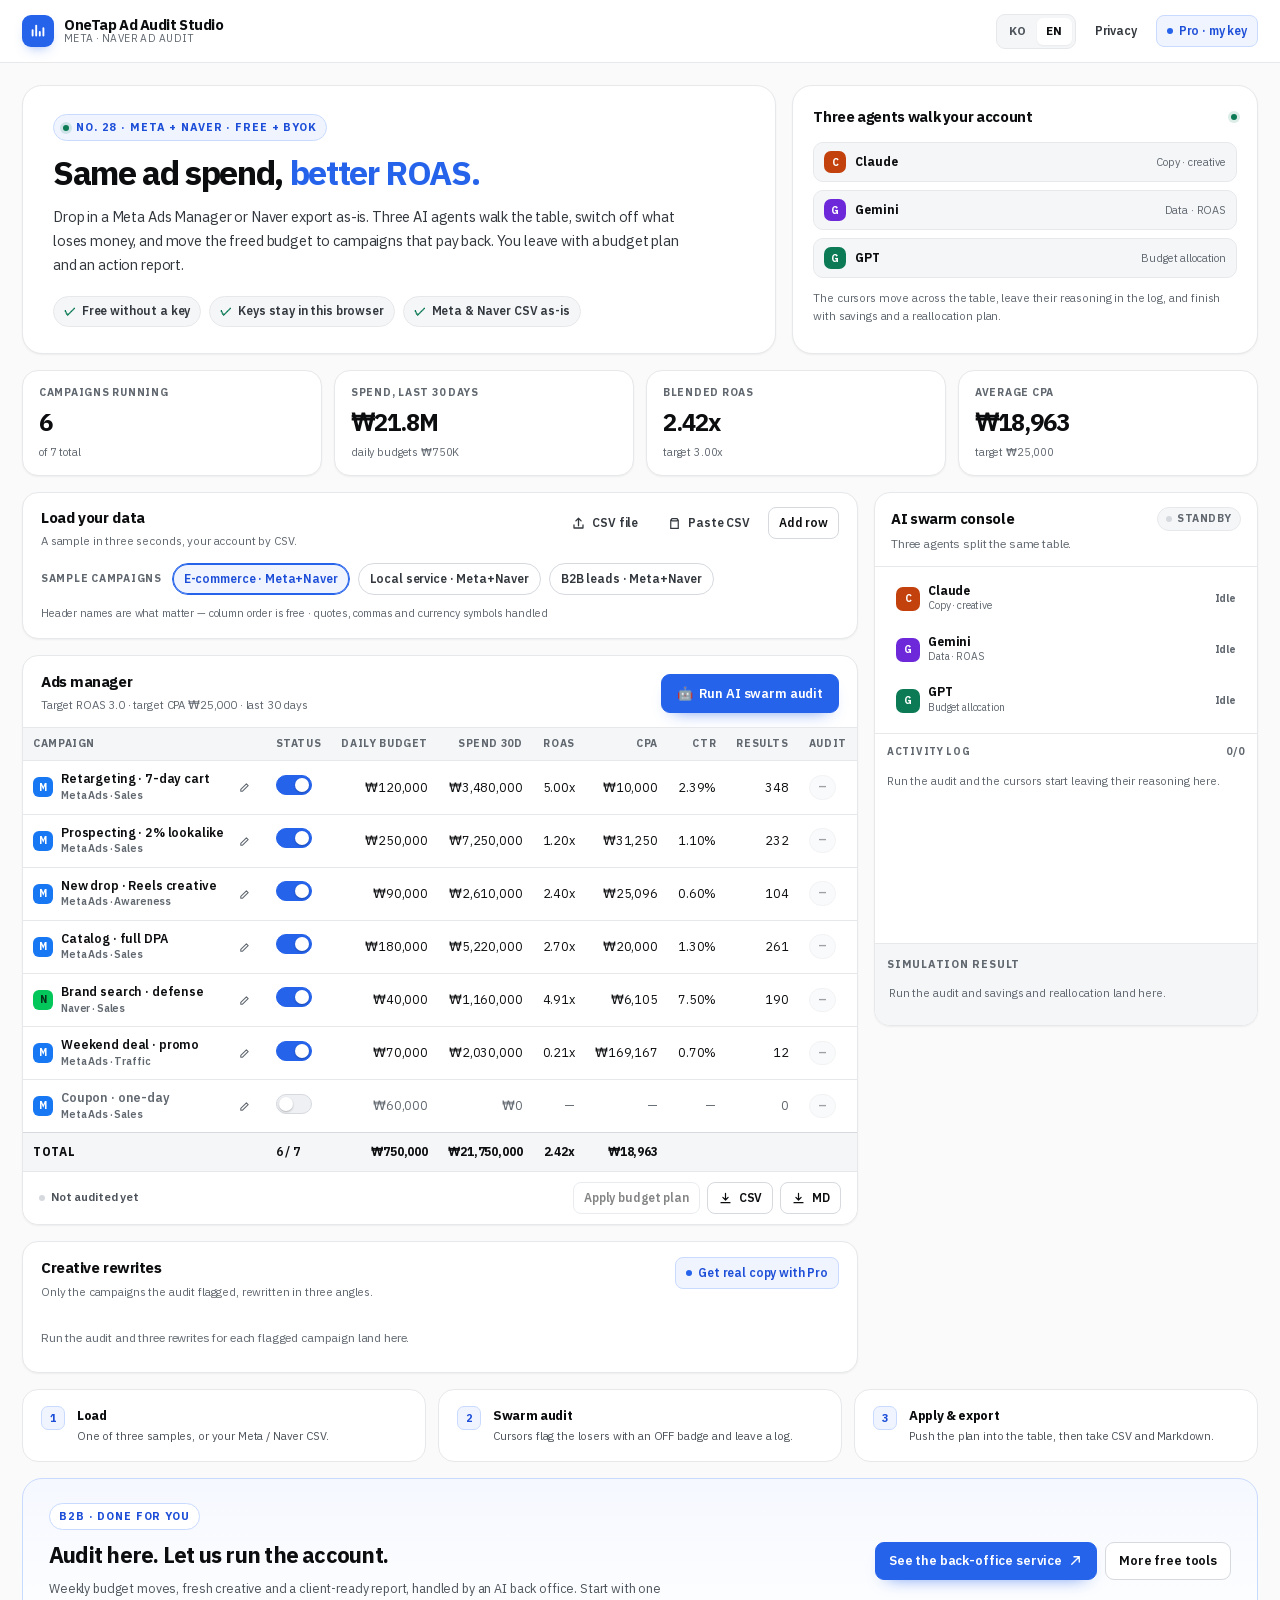
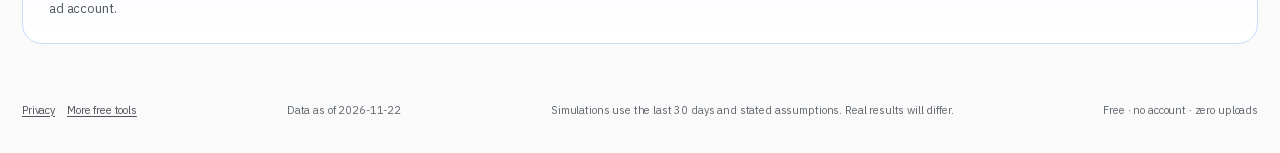
==== commit 50cf5fe9: "feat(i18n): auto-detect language (?lang → onetap_lang → navigator.language) - the existing KO/EN pac" ====
--- a/index.html
+++ b/index.html
@@ -401,6 +401,11 @@
       </select>
       <button type="button" class="btn btn-primary btn-sm" id="proGenerate" data-i18n="pro.generate">카피 3안 생성</button>
     </div>
+    <div class="free-try">
+      <button type="button" class="btn btn-ghost btn-sm" id="proFree" data-i18n="pro.freeBtn">무료 체험으로 먼저 생성</button>
+      <p class="free-status" id="proFreeStatus" data-i18n="pro.freeNoteLong">키를 넣지 않아도 하루 몇 회(기기 기준) 카피 3안을 받아 볼 수 있습니다. 다 쓰면 내 무료 Gemini 키로 이어집니다.</p>
+      <div id="proFreeCard"></div>
+    </div>
     <div class="pro-result" id="proResult" hidden></div>
     <p class="copy-note" style="margin-top:10px" data-i18n="pro.note">브라우저에서 제공자 API로 직접 호출합니다. 키는 서버로 가지 않습니다.</p>
   </div>
@@ -408,10 +413,12 @@
 
 <div id="toastRoot" aria-live="polite"></div>
 
+<script src="assets/vendor/papaparse.min.js"></script>
 <script src="data.js"></script>
 <script src="i18n.js"></script>
 <script src="core.js"></script>
 <script src="engines/ai-bridge.js"></script>
+<script src="engines/pro-api-connector.js"></script>
 <script src="app.js"></script>
 </body>
 </html>
--- a/styles.css
+++ b/styles.css
@@ -620,3 +620,19 @@
 @media (prefers-reduced-motion: reduce) {
   *, *::before, *::after { animation-duration: .001ms !important; transition-duration: .001ms !important; }
 }
+
+/* ── 무료 AI 맛보기 ─────────────────────────────── */
+.free-try {
+  margin: 12px 0 0; padding: 11px 12px; border: 1px dashed var(--line-strong, #d7d9dd);
+  border-radius: 10px; background: var(--surface-2, #f5f6f7);
+}
+.free-try .btn { width: 100%; }
+.free-status { margin: 8px 0 0; font-size: 11.5px; line-height: 1.6; color: var(--muted, #5f6875); }
+.free-card {
+  margin-top: 8px; padding: 10px 12px; background: var(--surface, #fff);
+  border: 1px solid var(--line, #e7e8ea); border-radius: 9px;
+}
+.free-card b { display: block; font-size: 12px; font-weight: 700; margin-bottom: 4px; }
+.free-card p { font-size: 11.5px; line-height: 1.6; margin: 0; }
+.free-card a { display: inline-block; margin-top: 6px; font-size: 11.5px; font-weight: 700; color: var(--accent, #2563eb); text-decoration: none; }
+.free-card a:hover { text-decoration: underline; }
